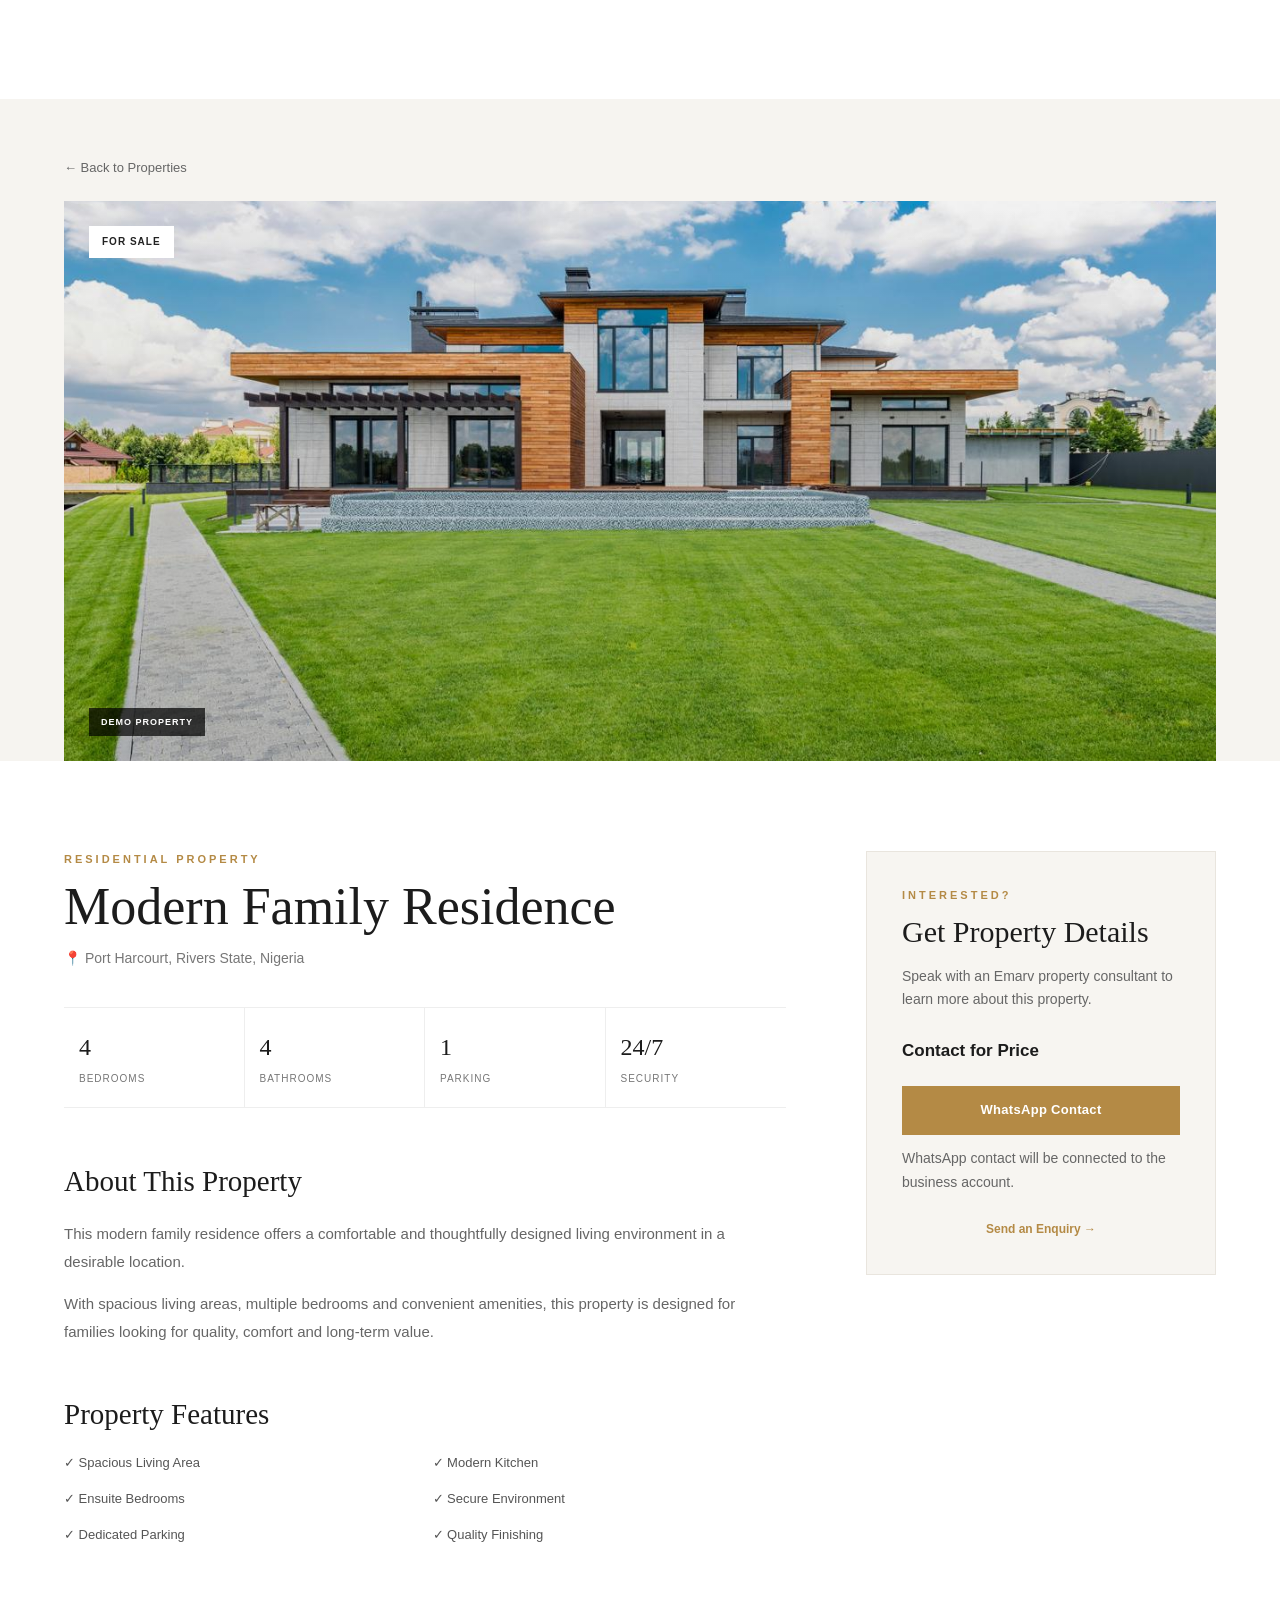
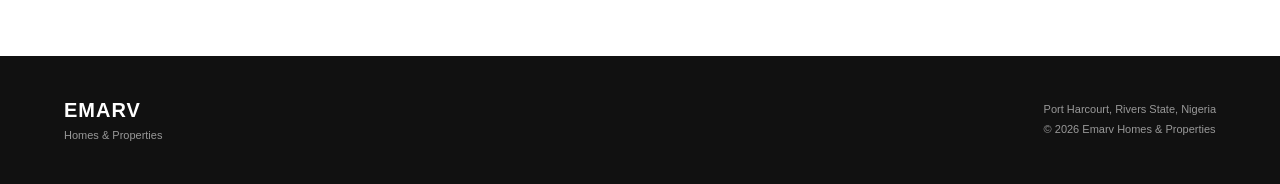
==== property.html @ 55e82791 "Create Emarv Homes demo website" ====
<!DOCTYPE html>
<html lang="en">
<head>

    <meta charset="UTF-8">

    <meta
        name="viewport"
        content="width=device-width, initial-scale=1.0"
    >

    <title>Modern Family Residence | Emarv Homes</title>

    <link rel="stylesheet" href="style.css">

</head>

<body class="property-page">


    <!-- =========================
         NAVIGATION
    ========================== -->

    <header class="navbar property-navbar">

        <div class="container nav-container">

            <a href="index.html" class="logo">

                <span class="logo-main">
                    EMARV
                </span>

                <span class="logo-sub">
                    HOMES & PROPERTIES
                </span>

            </a>


            <nav class="nav-links">

                <a href="index.html#properties">
                    Properties
                </a>

                <a href="index.html#services">
                    Services
                </a>

                <a href="index.html#about">
                    About Us
                </a>

                <a href="index.html#contact">
                    Contact
                </a>

            </nav>
            <button class="mobile-menu-button" aria-label="Open navigation menu">
    ☰
</button>


            <a
                href="#property-contact"
                class="nav-button"
            >
                Let's Talk
            </a>

        </div>

    </header>


    <!-- =========================
         PROPERTY HERO
    ========================== -->

    <section class="property-hero">

        <div class="container">

            <a
                href="index.html#properties"
                class="back-link"
            >
                ← Back to Properties
            </a>


            <div class="property-hero-image">

                <div class="property-demo-label">
                    DEMO PROPERTY
                </div>

                <div class="property-status-large">
                    FOR SALE
                </div>

            </div>

        </div>

    </section>


    <!-- =========================
         PROPERTY INFORMATION
    ========================== -->

    <section class="property-details-section">

        <div class="container property-details-layout">


            <!-- MAIN INFORMATION -->

            <div class="property-main-info">

                <p class="section-tag">
                    RESIDENTIAL PROPERTY
                </p>

                <h1>
                    Modern Family Residence
                </h1>

                <p class="property-address">
                    📍 Port Harcourt, Rivers State, Nigeria
                </p>


                <div class="property-specs">

                    <div>
                        <strong>4</strong>
                        <span>Bedrooms</span>
                    </div>

                    <div>
                        <strong>4</strong>
                        <span>Bathrooms</span>
                    </div>

                    <div>
                        <strong>1</strong>
                        <span>Parking</span>
                    </div>

                    <div>
                        <strong>24/7</strong>
                        <span>Security</span>
                    </div>

                </div>


                <h2>
                    About This Property
                </h2>

                <p>
                    This modern family residence offers a
                    comfortable and thoughtfully designed living
                    environment in a desirable location.
                </p>

                <p>
                    With spacious living areas, multiple bedrooms
                    and convenient amenities, this property is
                    designed for families looking for quality,
                    comfort and long-term value.
                </p>


                <h2>
                    Property Features
                </h2>

                <div class="features-grid">

                    <div>✓ Spacious Living Area</div>

                    <div>✓ Modern Kitchen</div>

                    <div>✓ Ensuite Bedrooms</div>

                    <div>✓ Secure Environment</div>

                    <div>✓ Dedicated Parking</div>

                    <div>✓ Quality Finishing</div>

                </div>

            </div>


            <!-- CONTACT CARD -->

            <aside
                class="property-contact-card"
                id="property-contact"
            >

                <p class="section-tag">
                    INTERESTED?
                </p>

                <h2>
                    Get Property Details
                </h2>

                <p>
                    Speak with an Emarv property consultant
                    to learn more about this property.
                </p>


                <div class="contact-price">
                    Contact for Price
                </div>


                <a
    href="#"
    class="primary-button whatsapp-button"
    onclick="return false;"
>
    WhatsApp Contact
</a>
<p class="demo-contact-note">
    WhatsApp contact will be connected to the business account.
</p>

                <a
                    href="index.html#contact"
                    class="contact-secondary"
                >
                    Send an Enquiry →
                </a>

            </aside>

        </div>

    </section>


    <!-- =========================
         FOOTER
    ========================== -->

    <footer class="footer">

        <div class="container footer-container">

            <div>

                <h3>
                    EMARV
                </h3>

                <p>
                    Homes & Properties
                </p>

            </div>


            <div>

                <p>
                    Port Harcourt, Rivers State, Nigeria
                </p>

                <p>
                    © 2026 Emarv Homes & Properties
                </p>

            </div>

        </div>

    </footer>


    <script src="script.js"></script>

</body>
</html>
---- style.css ----
/* =========================================================
   EMARV HOMES & PROPERTIES
   Demo Website Stylesheet
========================================================= */


/* =========================================================
   RESET
========================================================= */

* {
    margin: 0;
    padding: 0;
    box-sizing: border-box;
}

html {
    scroll-behavior: smooth;
}

body {
    font-family: Arial, Helvetica, sans-serif;
    color: #1c1c1c;
    background: #ffffff;
    line-height: 1.6;
}

img {
    max-width: 100%;
    display: block;
}

a {
    text-decoration: none;
    color: inherit;
}

button,
select {
    font-family: inherit;
}


/* =========================================================
   GLOBAL
========================================================= */

.container {
    width: min(1180px, 90%);
    margin: 0 auto;
}

.primary-button {
    display: inline-block;
    padding: 14px 25px;
    background: #b48a45;
    color: #ffffff;
    font-size: 13px;
    font-weight: 700;
    letter-spacing: 0.3px;
    transition: all 0.3s ease;
}

.primary-button:hover {
    background: #967137;
    transform: translateY(-2px);
}

.secondary-button {
    display: inline-block;
    padding: 13px 24px;
    border: 1px solid rgba(255, 255, 255, 0.75);
    color: #ffffff;
    font-size: 13px;
    font-weight: 600;
    transition: all 0.3s ease;
}

.secondary-button:hover {
    background: #ffffff;
    color: #111111;
    transform: translateY(-2px);
}

.section-tag {
    font-size: 11px;
    letter-spacing: 3px;
    font-weight: 700;
    color: #b48a45;
    margin-bottom: 9px;
}

.section-heading {
    display: flex;
    justify-content: space-between;
    align-items: end;
    margin-bottom: 38px;
}

.section-heading h2 {
    font-family: Georgia, "Times New Roman", serif;
    font-size: 40px;
    font-weight: 400;
    line-height: 1.15;
}

.section-heading.centered {
    display: block;
    text-align: center;
    max-width: 680px;
    margin: 0 auto 48px;
}

.section-heading.centered > p:last-child {
    margin-top: 16px;
    color: #666666;
}


/* =========================================================
   NAVIGATION
========================================================= */

.navbar {
    position: absolute;
    top: 0;
    left: 0;
    width: 100%;
    z-index: 20;
    padding: 28px 0;
}

.nav-container {
    display: flex;
    align-items: center;
    justify-content: space-between;
}

.logo {
    color: #ffffff;
    display: flex;
    flex-direction: column;
    line-height: 1;
}

.logo-main {
    font-size: 23px;
    font-weight: 800;
    letter-spacing: 2px;
}

.logo-sub {
    font-size: 8px;
    letter-spacing: 2.5px;
    margin-top: 5px;
    opacity: 0.85;
}

.nav-links {
    display: flex;
    align-items: center;
    gap: 35px;
}

.nav-links a {
    position: relative;
    color: #ffffff;
    font-size: 13px;
    transition: color 0.3s ease;
}

.nav-links a::after {
    content: "";
    position: absolute;
    width: 0;
    height: 1px;
    left: 0;
    bottom: -7px;
    background: #d6b16d;
    transition: width 0.3s ease;
}

.nav-links a:hover {
    color: #d6b16d;
}

.nav-links a:hover::after {
    width: 100%;
}

.nav-button {
    padding: 11px 21px;
    border: 1px solid rgba(255, 255, 255, 0.7);
    color: #ffffff;
    font-size: 12px;
    font-weight: 600;
    transition: all 0.3s ease;
}

.nav-button:hover {
    background: #ffffff;
    color: #111111;
}


/* =========================================================
   HERO
========================================================= */

.hero {
    min-height: 760px;
    position: relative;
    display: flex;
    align-items: center;

    background-image: url("images/hero.jpg");
    background-size: cover;
    background-position: center;
}

.hero-overlay {
    position: absolute;
    inset: 0;

    background:
        linear-gradient(
            90deg,
            rgba(0, 0, 0, 0.78) 0%,
            rgba(0, 0, 0, 0.48) 48%,
            rgba(0, 0, 0, 0.15) 100%
        );
}

.hero-content {
    position: relative;
    z-index: 2;
    color: #ffffff;
    padding-top: 80px;
}

.hero-text {
    max-width: 760px;
}

.hero-tag {
    font-size: 11px;
    letter-spacing: 3px;
    margin-bottom: 20px;
    color: #d6b16d;
    font-weight: 700;
}

.hero h1 {
    font-family: Georgia, "Times New Roman", serif;
    font-weight: 400;
    font-size: clamp(50px, 6.5vw, 82px);
    line-height: 1.02;
    letter-spacing: -2px;
    max-width: 800px;
    margin-bottom: 27px;
}

.hero-description {
    max-width: 540px;
    font-size: 16px;
    line-height: 1.8;
    color: #e6e6e6;
    margin-bottom: 35px;
}

.hero-buttons {
    display: flex;
    align-items: center;
    gap: 12px;
}

.hero-trust {
    display: flex;
    align-items: center;
    margin-top: 90px;
    gap: 25px;
}

.trust-item {
    display: flex;
    align-items: center;
    gap: 12px;
}

.trust-item strong {
    color: #d6b16d;
    font-size: 13px;
    font-weight: 500;
}

.trust-item span {
    font-size: 10px;
    line-height: 1.4;
    text-transform: uppercase;
    letter-spacing: 1px;
    color: #dddddd;
}

.trust-divider {
    height: 28px;
    width: 1px;
    background: rgba(255, 255, 255, 0.35);
}


/* =========================================================
   PROPERTY SEARCH
========================================================= */

.search-section {
    position: relative;
    margin-top: 15px;
    z-index: 5;
}

.search-box {
    background: #ffffff;
    box-shadow: 0 15px 45px rgba(0, 0, 0, 0.12);

    display: grid;
    grid-template-columns: 1fr 1fr 1fr auto;
    align-items: stretch;
}

.search-field {
    padding: 22px;
    border-right: 1px solid #e8e8e8;
}

.search-field label {
    display: block;
    font-size: 10px;
    color: #777777;
    text-transform: uppercase;
    letter-spacing: 1.5px;
    margin-bottom: 7px;
    font-weight: 700;
}

.search-field select {
    border: none;
    outline: none;
    width: 100%;
    font-size: 14px;
    color: #222222;
    background: transparent;
    cursor: pointer;
}

.search-button {
    min-height: 75px;
    border: none;
    background: #b48a45;
    color: #ffffff;
    padding: 0 32px;
    font-weight: 700;
    cursor: pointer;
    transition: background 0.3s ease;
}

.search-button:hover {
    background: #967137;
}


/* =========================================================
   FEATURED PROPERTIES
========================================================= */

.properties-section {
    padding: 105px 0;
}

.view-all {
    color: #b48a45;
    font-weight: 600;
    font-size: 13px;
    transition: color 0.3s ease;
}

.view-all:hover {
    color: #80602e;
}

.property-grid {
    display: grid;
    grid-template-columns: repeat(3, 1fr);
    gap: 25px;
}

.property-card {
    background: #ffffff;
    border: 1px solid #eeeeee;
    overflow: hidden;
    transition: all 0.3s ease;
}

.property-card:hover {
    transform: translateY(-6px);
    box-shadow: 0 18px 40px rgba(0, 0, 0, 0.09);
}

.property-image {
    height: 270px;
    position: relative;

    background-image:
        linear-gradient(
            rgba(0, 0, 0, 0.12),
            rgba(0, 0, 0, 0.2)
        ),
        url("images/property-1.jpg");

    background-size: cover;
    background-position: center;
}

.property-image-two {
    background-image:
        linear-gradient(
            rgba(0, 0, 0, 0.08),
            rgba(0, 0, 0, 0.2)
        ),
        url("images/property-2.jpg");
}

.property-image-three {
    background-image:
        linear-gradient(
            rgba(0, 0, 0, 0.08),
            rgba(0, 0, 0, 0.2)
        ),
        url("images/property-3.jpg");
}

.property-status {
    position: absolute;
    top: 15px;
    left: 15px;

    background: #ffffff;
    color: #222222;

    padding: 6px 10px;

    font-size: 9px;
    font-weight: 800;
    letter-spacing: 1px;
}

.demo-label {
    position: absolute;
    bottom: 12px;
    left: 12px;

    background: rgba(0, 0, 0, 0.65);
    color: #ffffff;

    padding: 5px 9px;

    font-size: 9px;
    letter-spacing: 0.5px;
}

.property-info {
    padding: 23px;
}

.property-location {
    font-size: 10px;
    color: #b48a45;
    margin-bottom: 7px;
    text-transform: uppercase;
    letter-spacing: 1.3px;
    font-weight: 700;
}

.property-info h3 {
    font-family: Georgia, "Times New Roman", serif;
    font-size: 23px;
    font-weight: 400;
    line-height: 1.25;
    margin-bottom: 17px;
}

.property-details {
    display: flex;
    gap: 14px;
    color: #777777;
    font-size: 11px;
    padding-bottom: 18px;
    border-bottom: 1px solid #eeeeee;
}

.property-footer {
    display: flex;
    justify-content: space-between;
    align-items: center;
    padding-top: 17px;
}

.property-footer strong {
    font-size: 13px;
}

.property-footer a {
    color: #b48a45;
    font-weight: 700;
    font-size: 12px;
    transition: color 0.3s ease;
}

.property-footer a:hover {
    color: #80602e;
}


/* =========================================================
   SERVICES
========================================================= */

.services-section {
    padding: 105px 0;
    background: #f7f5f1;
}

.services-grid {
    display: grid;
    grid-template-columns: repeat(3, 1fr);
    gap: 25px;
}

.service-card {
    background: #ffffff;
    padding: 38px 35px;
    border: 1px solid #eeeeee;
    transition: all 0.3s ease;
}

.service-card:hover {
    transform: translateY(-5px);
    box-shadow: 0 15px 35px rgba(0, 0, 0, 0.07);
}

.service-icon {
    font-size: 12px;
    color: #b48a45;
    font-weight: 700;
    letter-spacing: 1px;
    margin-bottom: 25px;
}

.service-card h3 {
    font-family: Georgia, "Times New Roman", serif;
    font-size: 24px;
    font-weight: 400;
    margin-bottom: 13px;
}

.service-card p {
    color: #666666;
    font-size: 14px;
    line-height: 1.8;
}


/* =========================================================
   ABOUT
========================================================= */

.about-section {
    padding: 110px 0;
}

.about-container {
    display: grid;
    grid-template-columns: 1fr 1fr;
    gap: 80px;
    align-items: center;
}

.about-image {
    min-height: 500px;

    background-image:
        linear-gradient(
            rgba(0, 0, 0, 0.12),
            rgba(0, 0, 0, 0.12)
        ),
        url("images/about.jpg");

    background-size: cover;
    background-position: center;

    display: flex;
    align-items: end;
}

.about-image-placeholder {
    background: #ffffff;
    margin: 25px;
    padding: 15px 20px;

    font-size: 11px;
    letter-spacing: 2px;
    font-weight: 700;
}

.about-content h2 {
    font-family: Georgia, "Times New Roman", serif;
    font-size: 45px;
    font-weight: 400;
    line-height: 1.15;
    margin-bottom: 23px;
}

.about-content p:not(.section-tag) {
    color: #666666;
    font-size: 15px;
    line-height: 1.8;
    margin-bottom: 18px;
}


/* =========================================================
   CALL TO ACTION
========================================================= */

.cta-section {
    padding: 105px 0;
    background: #1b1b1b;
    color: #ffffff;
    text-align: center;
}

.cta-content {
    max-width: 700px;
}

.cta-content h2 {
    font-family: Georgia, "Times New Roman", serif;
    font-size: 50px;
    font-weight: 400;
    line-height: 1.15;
    margin-bottom: 17px;
}

.cta-content p:not(.section-tag) {
    color: #cccccc;
    font-size: 15px;
    margin-bottom: 32px;
}


/* =========================================================
   FOOTER
========================================================= */

.footer {
    background: #111111;
    color: #ffffff;
    padding: 38px 0;
}

.footer-container {
    display: flex;
    justify-content: space-between;
    align-items: center;
}

.footer h3 {
    font-size: 20px;
    letter-spacing: 1px;
}

.footer p {
    color: #999999;
    font-size: 11px;
    line-height: 1.8;
}


/* =========================================================
   TABLET
========================================================= */

@media (max-width: 950px) {

    .nav-links {
        gap: 20px;
    }

    .hero h1 {
        font-size: 62px;
    }

    .property-grid,
    .services-grid {
        grid-template-columns: repeat(2, 1fr);
    }

    .search-box {
        grid-template-columns: 1fr 1fr;
    }

    .search-button {
        grid-column: span 2;
        min-height: 65px;
    }

    .about-container {
        gap: 45px;
    }

    .about-content h2 {
        font-size: 38px;
    }
}


/* =========================================================
   MOBILE
========================================================= */

@media (max-width: 600px) {

    .container {
        width: min(92%, 1180px);
    }


    /* NAVIGATION */

    .navbar {
        padding: 20px 0;
    }

    .nav-links {
        display: none;
    }

    .nav-button {
        padding: 9px 15px;
        font-size: 10px;
    }

    .logo-main {
        font-size: 20px;
    }

    .logo-sub {
        font-size: 7px;
    }


    /* HERO */

    .hero {
        min-height: 700px;
        background-position: center;
    }

    .hero-content {
        padding-top: 95px;
    }

    .hero-tag {
        font-size: 9px;
        letter-spacing: 2px;
        margin-bottom: 16px;
    }

    .hero h1 {
        font-size: 46px;
        letter-spacing: -1px;
        line-height: 1.04;
    }

    .hero-description {
        font-size: 14px;
        line-height: 1.7;
        max-width: 95%;
    }

    .hero-buttons {
        flex-direction: column;
        align-items: flex-start;
    }

    .primary-button,
    .secondary-button {
        padding: 13px 20px;
    }

    .hero-trust {
        margin-top: 65px;
        gap: 12px;
    }

    .trust-item {
        gap: 6px;
    }

    .trust-item strong {
        font-size: 11px;
    }

    .trust-item span {
        font-size: 7px;
        letter-spacing: 0.7px;
    }

    .trust-divider {
        height: 24px;
    }


    /* SEARCH */

    .search-section {
        margin-top: -35px;
    }

    .search-box {
        grid-template-columns: 1fr;
    }

    .search-field {
        border-right: none;
        border-bottom: 1px solid #eeeeee;
    }

    .search-button {
        grid-column: auto;
        min-height: 60px;
    }


    /* SECTIONS */

    .properties-section,
    .services-section,
    .about-section,
    .cta-section {
        padding: 80px 0;
    }

    .section-heading {
        display: block;
        margin-bottom: 30px;
    }

    .section-heading h2 {
        font-size: 34px;
    }

    .view-all {
        display: inline-block;
        margin-top: 15px;
    }


    /* PROPERTIES */

    .property-grid {
        grid-template-columns: 1fr;
    }

    .property-image {
        height: 260px;
    }


    /* SERVICES */

    .services-grid {
        grid-template-columns: 1fr;
    }


    /* ABOUT */

    .about-container {
        grid-template-columns: 1fr;
        gap: 45px;
    }

    .about-image {
        min-height: 400px;
    }

    .about-content h2 {
        font-size: 36px;
    }


    /* CTA */

    .cta-content h2 {
        font-size: 37px;
    }


    /* FOOTER */

    .footer-container {
        flex-direction: column;
        align-items: flex-start;
        gap: 20px;
    }
}
/* =========================================================
   PROPERTY DETAILS PAGE
========================================================= */

.property-page {
    background: #ffffff;
}

.property-navbar {
    position: relative;
    background: #171717;
}


/* PROPERTY HERO */

.property-hero {
    padding: 55px 0 0;
    background: #f6f4f0;
}

.back-link {
    display: inline-block;
    margin-bottom: 22px;
    color: #666666;
    font-size: 13px;
    transition: color 0.3s ease;
}

.back-link:hover {
    color: #b48a45;
}

.property-hero-image {
    height: 560px;

    position: relative;

    background-image:
        linear-gradient(
            rgba(0, 0, 0, 0.05),
            rgba(0, 0, 0, 0.18)
        ),
        url("images/property-1.jpg");

    background-size: cover;
    background-position: center;
}

.property-demo-label {
    position: absolute;
    left: 25px;
    bottom: 25px;

    padding: 7px 12px;

    background: rgba(0, 0, 0, 0.7);
    color: #ffffff;

    font-size: 9px;
    letter-spacing: 1px;
    font-weight: 700;
}

.property-status-large {
    position: absolute;
    top: 25px;
    left: 25px;

    background: #ffffff;
    color: #222222;

    padding: 8px 13px;

    font-size: 10px;
    font-weight: 800;
    letter-spacing: 1px;
}


/* PROPERTY INFORMATION */

.property-details-section {
    padding: 90px 0 110px;
}

.property-details-layout {
    display: grid;
    grid-template-columns: minmax(0, 1fr) 350px;
    gap: 80px;
    align-items: start;
}

.property-main-info h1 {
    font-family: Georgia, "Times New Roman", serif;
    font-size: 52px;
    font-weight: 400;
    line-height: 1.1;
    margin-bottom: 12px;
}

.property-address {
    color: #777777;
    font-size: 14px;
    margin-bottom: 38px;
}

.property-specs {
    display: grid;
    grid-template-columns: repeat(4, 1fr);

    border-top: 1px solid #eeeeee;
    border-bottom: 1px solid #eeeeee;

    margin-bottom: 50px;
}

.property-specs div {
    padding: 20px 15px;
    border-right: 1px solid #eeeeee;
}

.property-specs div:last-child {
    border-right: none;
}

.property-specs strong {
    display: block;
    font-family: Georgia, "Times New Roman", serif;
    font-size: 24px;
    font-weight: 400;
}

.property-specs span {
    display: block;
    color: #777777;
    font-size: 10px;
    text-transform: uppercase;
    letter-spacing: 1px;
    margin-top: 4px;
}

.property-main-info h2 {
    font-family: Georgia, "Times New Roman", serif;
    font-size: 29px;
    font-weight: 400;
    margin-bottom: 16px;
    margin-top: 45px;
}

.property-main-info > p:not(.section-tag):not(.property-address) {
    color: #666666;
    font-size: 15px;
    line-height: 1.85;
    margin-bottom: 15px;
}


/* FEATURES */

.features-grid {
    display: grid;
    grid-template-columns: 1fr 1fr;
    gap: 15px;

    color: #555555;
    font-size: 13px;
}


/* CONTACT CARD */

.property-contact-card {
    position: sticky;
    top: 30px;

    padding: 35px;

    background: #f7f5f1;
    border: 1px solid #e9e5de;
}

.property-contact-card h2 {
    font-family: Georgia, "Times New Roman", serif;
    font-size: 30px;
    font-weight: 400;
    line-height: 1.2;
    margin-bottom: 15px;
}

.property-contact-card > p:not(.section-tag) {
    color: #666666;
    font-size: 14px;
    line-height: 1.7;
    margin-bottom: 25px;
}

.contact-price {
    font-size: 17px;
    font-weight: 700;
    margin-bottom: 22px;
}

.whatsapp-button {
    width: 100%;
    text-align: center;
}

.contact-secondary {
    display: block;
    text-align: center;
    margin-top: 18px;
    color: #b48a45;
    font-size: 12px;
    font-weight: 700;
}


/* PROPERTY PAGE MOBILE */

@media (max-width: 700px) {

    .property-hero {
        padding-top: 30px;
    }

    .property-hero-image {
        height: 390px;
    }

    .property-details-section {
        padding: 65px 0 80px;
    }

    .property-details-layout {
        grid-template-columns: 1fr;
        gap: 50px;
    }

    .property-main-info h1 {
        font-size: 39px;
    }

    .property-specs {
        grid-template-columns: 1fr 1fr;
    }

    .property-specs div:nth-child(2) {
        border-right: none;
    }

    .property-specs div:nth-child(3),
    .property-specs div:nth-child(4) {
        border-top: 1px solid #eeeeee;
    }

    .features-grid {
        grid-template-columns: 1fr;
    }

    .property-contact-card {
        position: static;
    }

}
/* =========================================================
   MOBILE MENU
========================================================= */

.mobile-menu-button {
    display: none;

    background: transparent;
    border: none;

    color: #ffffff;

    font-size: 27px;
    line-height: 1;

    cursor: pointer;

    padding: 5px;
}


/* Mobile navigation */

@media (max-width: 600px) {

    .mobile-menu-button {
        display: block;
        margin-left: auto;
        margin-right: 12px;
    }

    .nav-container {
        position: relative;
    }

    .nav-links.mobile-open {
        display: flex;

        position: absolute;

        top: 65px;
        left: 0;
        right: 0;

        flex-direction: column;

        gap: 0;

        background: rgba(20, 20, 20, 0.98);

        padding: 10px 0;

        box-shadow: 0 10px 25px rgba(0, 0, 0, 0.2);
    }

    .nav-links.mobile-open a {
        display: block;

        padding: 14px 20px;

        width: 100%;
    }

    .nav-links.mobile-open a:hover {
        background: rgba(255, 255, 255, 0.06);
    }

}
/* =========================================================
   CONTACT SECTION
========================================================= */

.contact-section {
    padding: 110px 0;
    background: #1b1b1b;
    color: #ffffff;
}

.contact-header {
    max-width: 650px;
    margin-bottom: 65px;
}

.contact-header h2 {
    font-family: Georgia, "Times New Roman", serif;
    font-size: 56px;
    font-weight: 400;
    line-height: 1.1;
    margin-bottom: 20px;
}

.contact-header > p:not(.section-tag) {
    color: #bbbbbb;
    font-size: 15px;
    line-height: 1.8;
}

.contact-layout {
    display: grid;
    grid-template-columns: 0.8fr 1.2fr;
    gap: 90px;
    align-items: start;
}


/* CONTACT INFORMATION */

.contact-information {
    display: flex;
    flex-direction: column;
    gap: 32px;
}

.contact-item {
    padding-bottom: 25px;
    border-bottom: 1px solid rgba(255, 255, 255, 0.12);
}

.contact-label {
    display: block;
    color: #b48a45;
    font-size: 9px;
    letter-spacing: 2px;
    font-weight: 700;
    margin-bottom: 8px;
}

.contact-item a {
    color: #ffffff;
    font-size: 14px;
    transition: color 0.3s ease;
}

.contact-item a:hover {
    color: #d6b16d;
}

.contact-item p {
    color: #cccccc;
    font-size: 14px;
    line-height: 1.6;
}


/* CONTACT FORM */

.contact-form {
    background: #ffffff;
    padding: 40px;
    color: #222222;
}

.form-row {
    display: grid;
    grid-template-columns: 1fr 1fr;
    gap: 18px;
}

.form-group {
    margin-bottom: 20px;
}

.form-group label {
    display: block;
    font-size: 10px;
    font-weight: 700;
    text-transform: uppercase;
    letter-spacing: 1.2px;
    margin-bottom: 8px;
    color: #555555;
}

.form-group input,
.form-group select,
.form-group textarea {
    width: 100%;
    border: 1px solid #dddddd;
    padding: 13px 14px;
    font-family: inherit;
    font-size: 13px;
    outline: none;
    background: #ffffff;
    transition: border-color 0.3s ease;
}

.form-group input:focus,
.form-group select:focus,
.form-group textarea:focus {
    border-color: #b48a45;
}

.form-group textarea {
    resize: vertical;
}

.contact-form .primary-button {
    border: none;
    cursor: pointer;
}

.form-note {
    margin-top: 15px;
    font-size: 12px;
    color: #777777;
}


/* CONTACT MOBILE */

@media (max-width: 700px) {

    .contact-section {
        padding: 80px 0;
    }

    .contact-header h2 {
        font-size: 40px;
    }

    .contact-layout {
        grid-template-columns: 1fr;
        gap: 50px;
    }

    .contact-form {
        padding: 25px;
    }

    .form-row {
        grid-template-columns: 1fr;
        gap: 0;
    }

}
.placeholder-contact {
    color: #999999;
    font-size: 14px;
    font-style: italic;
}

.demo-contact-note {
    margin-top: 12px;
    color: #888888;
    font-size: 11px;
    line-height: 1.5;
}
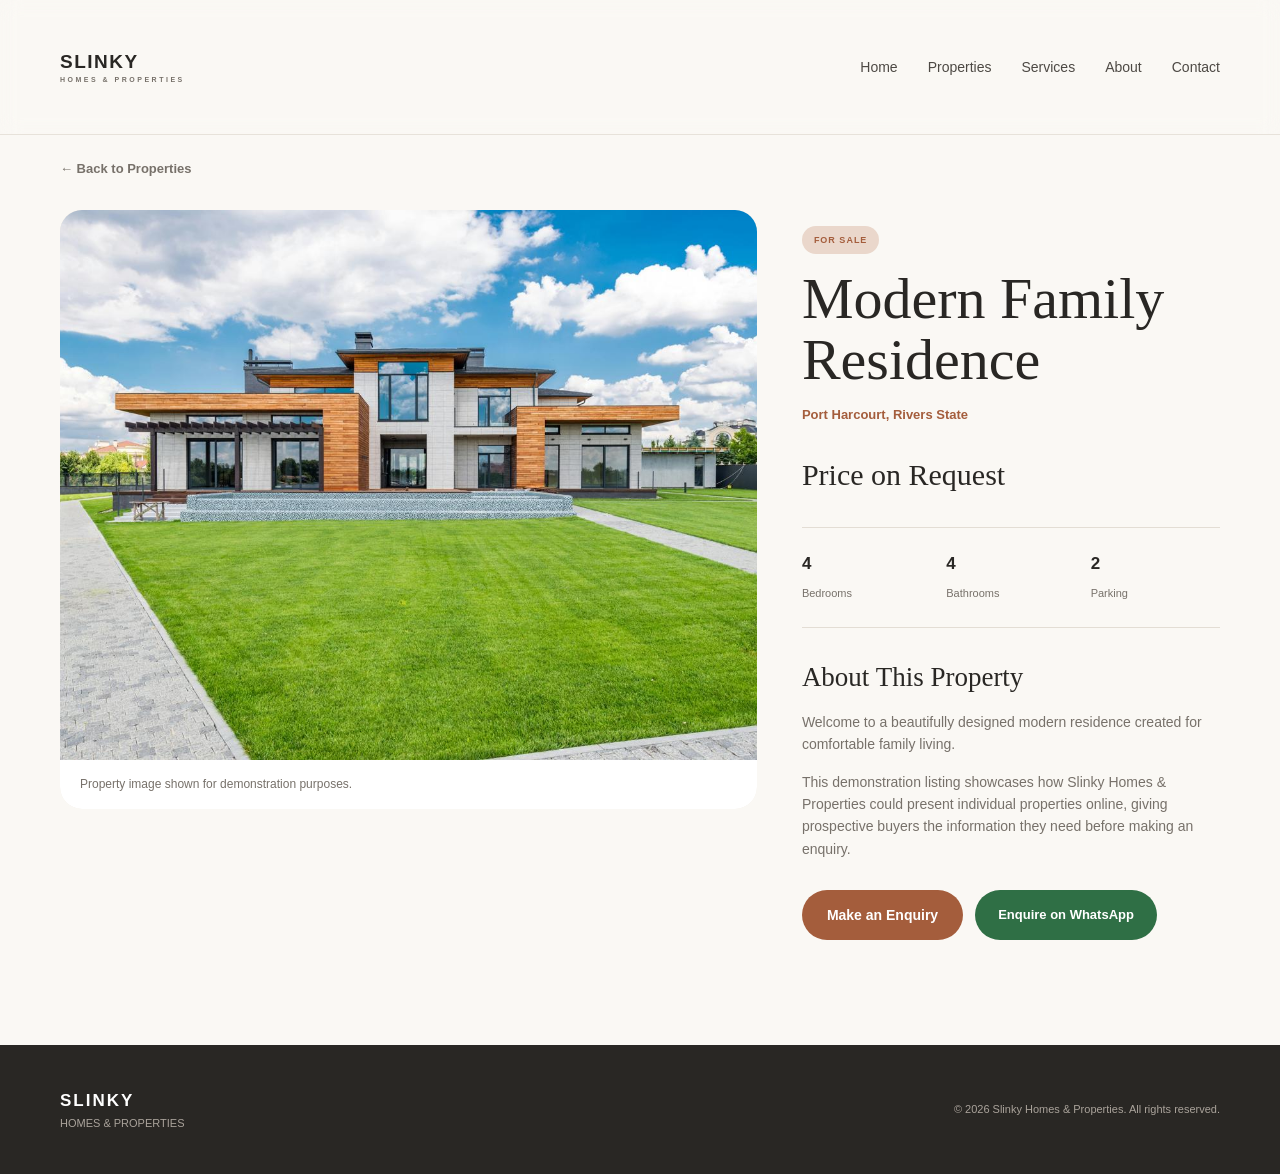
==== commit bd80f483: "Redesign Slinky demo and update property page" ====
--- a/property.html
+++ b/property.html
@@ -1,5 +1,6 @@
 <!DOCTYPE html>
 <html lang="en">
+
 <head>
 
     <meta charset="UTF-8">
@@ -9,37 +10,272 @@
         content="width=device-width, initial-scale=1.0"
     >
 
-    <title>Modern Family Residence | Emarv Homes</title>
+    <title>Modern Family Residence | Slinky Homes</title>
+
+    <meta
+        name="description"
+        content="Explore this modern family residence from Slinky Homes & Properties."
+    >
 
     <link rel="stylesheet" href="style.css">
 
+    <style>
+
+        /* =========================
+           PROPERTY PAGE
+        ========================== */
+
+        .property-page {
+    padding: 155px 0 90px;
+}
+
+
+        .property-back {
+    position: relative;
+    z-index: 5;
+    display: inline-flex;
+    align-items: center;
+    gap: 8px;
+    margin-bottom: 30px;
+    color: var(--muted);
+    font-size: 13px;
+    font-weight: 700;
+    transition: 0.3s ease;
+}
+
+
+        .property-back:hover {
+            color: var(--accent);
+        }
+
+
+        .property-detail {
+            display: grid;
+            grid-template-columns: 1.25fr 0.75fr;
+            gap: 45px;
+            align-items: start;
+        }
+
+
+        .property-gallery {
+            overflow: hidden;
+            border-radius: 22px;
+            background: var(--beige);
+        }
+
+
+        .property-gallery-main {
+            height: 550px;
+            overflow: hidden;
+        }
+
+
+        .property-gallery-main img {
+            width: 100%;
+            height: 100%;
+            object-fit: cover;
+        }
+
+
+        .property-gallery-caption {
+            padding: 15px 20px;
+            background: var(--white);
+            color: var(--muted);
+            font-size: 12px;
+        }
+
+
+        .property-info {
+            padding: 15px 0;
+        }
+
+
+        .property-info .property-tag {
+            position: static;
+            display: inline-block;
+            margin-bottom: 15px;
+            background: #ead7cb;
+            color: var(--accent);
+        }
+
+
+        .property-info h1 {
+            font-family: Georgia, "Times New Roman", serif;
+            font-size: clamp(38px, 5vw, 58px);
+            line-height: 1.05;
+            font-weight: 500;
+            margin-bottom: 14px;
+        }
+
+
+        .property-detail-location {
+            color: var(--accent);
+            font-size: 13px;
+            font-weight: 700;
+            margin-bottom: 25px;
+        }
+
+
+        .property-price {
+            margin-bottom: 28px;
+            font-family: Georgia, "Times New Roman", serif;
+            font-size: 30px;
+        }
+
+
+        .property-summary {
+            padding: 22px 0;
+            border-top: 1px solid var(--border);
+            border-bottom: 1px solid var(--border);
+        }
+
+
+        .property-summary-grid {
+            display: grid;
+            grid-template-columns: repeat(3, 1fr);
+            gap: 15px;
+        }
+
+
+        .property-summary-item strong {
+            display: block;
+            font-size: 17px;
+            margin-bottom: 2px;
+        }
+
+
+        .property-summary-item span {
+            color: var(--muted);
+            font-size: 11px;
+        }
+
+
+        .property-description-full {
+            margin-top: 28px;
+        }
+
+
+        .property-description-full h2 {
+            margin-bottom: 12px;
+            font-family: Georgia, "Times New Roman", serif;
+            font-size: 27px;
+            font-weight: 500;
+        }
+
+
+        .property-description-full p {
+            color: var(--muted);
+            font-size: 14px;
+            margin-bottom: 15px;
+        }
+
+
+        .property-actions {
+            display: flex;
+            flex-wrap: wrap;
+            gap: 12px;
+            margin-top: 30px;
+        }
+
+
+        .whatsapp-button {
+            display: inline-flex;
+            align-items: center;
+            justify-content: center;
+            padding: 14px 23px;
+            border-radius: 50px;
+            background: #2f6f45;
+            color: white;
+            font-size: 13px;
+            font-weight: 700;
+            transition: 0.3s ease;
+        }
+
+
+        .whatsapp-button:hover {
+            transform: translateY(-2px);
+            opacity: 0.9;
+        }
+
+
+        /* =========================
+           RESPONSIVE
+        ========================== */
+
+        @media (max-width: 900px) {
+
+            .property-detail {
+                grid-template-columns: 1fr;
+            }
+
+
+            .property-gallery-main {
+                height: 480px;
+            }
+
+
+            .property-info {
+                padding: 0;
+            }
+
+        }
+
+
+        @media (max-width: 600px) {
+
+            .property-page {
+                padding: 105px 0 65px;
+            }
+
+
+            .property-gallery-main {
+                height: 330px;
+            }
+
+
+            .property-summary-grid {
+                grid-template-columns: repeat(3, 1fr);
+            }
+
+
+            .property-actions {
+                flex-direction: column;
+            }
+
+
+            .property-actions a {
+                width: 100%;
+            }
+
+        }
+
+    </style>
+
 </head>
 
-<body class="property-page">
+
+<body>
 
 
     <!-- =========================
          NAVIGATION
     ========================== -->
 
-    <header class="navbar property-navbar">
+    <header class="navbar">
 
         <div class="container nav-container">
 
             <a href="index.html" class="logo">
-
-                <span class="logo-main">
-                    EMARV
-                </span>
-
-                <span class="logo-sub">
-                    HOMES & PROPERTIES
-                </span>
-
+                SLINKY
+                <span>HOMES & PROPERTIES</span>
             </a>
 
 
             <nav class="nav-links">
+
+                <a href="index.html">
+                    Home
+                </a>
 
                 <a href="index.html#properties">
                     Properties
@@ -50,7 +286,7 @@
                 </a>
 
                 <a href="index.html#about">
-                    About Us
+                    About
                 </a>
 
                 <a href="index.html#contact">
@@ -58,197 +294,192 @@
                 </a>
 
             </nav>
-            <button class="mobile-menu-button" aria-label="Open navigation menu">
-    ☰
-</button>
-
-
-            <a
-                href="#property-contact"
-                class="nav-button"
+
+
+            <button
+                class="mobile-menu-button"
+                aria-label="Open navigation menu"
             >
-                Let's Talk
-            </a>
+                ☰
+            </button>
 
         </div>
 
     </header>
 
 
+
     <!-- =========================
-         PROPERTY HERO
+         PROPERTY
     ========================== -->
 
-    <section class="property-hero">
-
-        <div class="container">
-
-            <a
-                href="index.html#properties"
-                class="back-link"
-            >
-                ← Back to Properties
-            </a>
-
-
-            <div class="property-hero-image">
-
-                <div class="property-demo-label">
-                    DEMO PROPERTY
+    <main>
+
+        <section class="property-page">
+
+            <div class="container">
+
+
+                <a
+                    href="index.html#properties"
+                    class="property-back"
+                >
+                    ← Back to Properties
+                </a>
+
+
+                <div class="property-detail">
+
+
+                    <!-- IMAGE -->
+
+                    <div class="property-gallery">
+
+                        <div class="property-gallery-main">
+
+                            <img
+                                src="images/property-1.jpg"
+                                alt="Modern family residence"
+                            >
+
+                        </div>
+
+
+                        <div class="property-gallery-caption">
+                            Property image shown for demonstration purposes.
+                        </div>
+
+                    </div>
+
+
+
+                    <!-- INFORMATION -->
+
+                    <div class="property-info">
+
+                        <span class="property-tag">
+                            FOR SALE
+                        </span>
+
+
+                        <h1>
+                            Modern Family Residence
+                        </h1>
+
+
+                        <p class="property-detail-location">
+                            Port Harcourt, Rivers State
+                        </p>
+
+
+                        <div class="property-price">
+                            Price on Request
+                        </div>
+
+
+                        <div class="property-summary">
+
+                            <div class="property-summary-grid">
+
+                                <div class="property-summary-item">
+
+                                    <strong>
+                                        4
+                                    </strong>
+
+                                    <span>
+                                        Bedrooms
+                                    </span>
+
+                                </div>
+
+
+                                <div class="property-summary-item">
+
+                                    <strong>
+                                        4
+                                    </strong>
+
+                                    <span>
+                                        Bathrooms
+                                    </span>
+
+                                </div>
+
+
+                                <div class="property-summary-item">
+
+                                    <strong>
+                                        2
+                                    </strong>
+
+                                    <span>
+                                        Parking
+                                    </span>
+
+                                </div>
+
+                            </div>
+
+                        </div>
+
+
+                        <div class="property-description-full">
+
+                            <h2>
+                                About This Property
+                            </h2>
+
+
+                            <p>
+                                Welcome to a beautifully designed modern
+                                residence created for comfortable family
+                                living.
+                            </p>
+
+
+                            <p>
+                                This demonstration listing showcases how
+                                Slinky Homes & Properties could present
+                                individual properties online, giving
+                                prospective buyers the information they
+                                need before making an enquiry.
+                            </p>
+
+                        </div>
+
+
+                        <div class="property-actions">
+
+                            <a
+                                href="index.html#contact"
+                                class="primary-button"
+                            >
+                                Make an Enquiry
+                            </a>
+
+
+                            <a
+                                href="https://wa.me/2340000000000?text=Hello%20Slinky%20Homes%2C%20I'm%20interested%20in%20the%20Modern%20Family%20Residence."
+                                class="whatsapp-button"
+                                target="_blank"
+                                rel="noopener"
+                            >
+                                Enquire on WhatsApp
+                            </a>
+
+                        </div>
+
+                    </div>
+
                 </div>
 
-                <div class="property-status-large">
-                    FOR SALE
-                </div>
-
             </div>
 
-        </div>
-
-    </section>
-
-
-    <!-- =========================
-         PROPERTY INFORMATION
-    ========================== -->
-
-    <section class="property-details-section">
-
-        <div class="container property-details-layout">
-
-
-            <!-- MAIN INFORMATION -->
-
-            <div class="property-main-info">
-
-                <p class="section-tag">
-                    RESIDENTIAL PROPERTY
-                </p>
-
-                <h1>
-                    Modern Family Residence
-                </h1>
-
-                <p class="property-address">
-                    📍 Port Harcourt, Rivers State, Nigeria
-                </p>
-
-
-                <div class="property-specs">
-
-                    <div>
-                        <strong>4</strong>
-                        <span>Bedrooms</span>
-                    </div>
-
-                    <div>
-                        <strong>4</strong>
-                        <span>Bathrooms</span>
-                    </div>
-
-                    <div>
-                        <strong>1</strong>
-                        <span>Parking</span>
-                    </div>
-
-                    <div>
-                        <strong>24/7</strong>
-                        <span>Security</span>
-                    </div>
-
-                </div>
-
-
-                <h2>
-                    About This Property
-                </h2>
-
-                <p>
-                    This modern family residence offers a
-                    comfortable and thoughtfully designed living
-                    environment in a desirable location.
-                </p>
-
-                <p>
-                    With spacious living areas, multiple bedrooms
-                    and convenient amenities, this property is
-                    designed for families looking for quality,
-                    comfort and long-term value.
-                </p>
-
-
-                <h2>
-                    Property Features
-                </h2>
-
-                <div class="features-grid">
-
-                    <div>✓ Spacious Living Area</div>
-
-                    <div>✓ Modern Kitchen</div>
-
-                    <div>✓ Ensuite Bedrooms</div>
-
-                    <div>✓ Secure Environment</div>
-
-                    <div>✓ Dedicated Parking</div>
-
-                    <div>✓ Quality Finishing</div>
-
-                </div>
-
-            </div>
-
-
-            <!-- CONTACT CARD -->
-
-            <aside
-                class="property-contact-card"
-                id="property-contact"
-            >
-
-                <p class="section-tag">
-                    INTERESTED?
-                </p>
-
-                <h2>
-                    Get Property Details
-                </h2>
-
-                <p>
-                    Speak with an Emarv property consultant
-                    to learn more about this property.
-                </p>
-
-
-                <div class="contact-price">
-                    Contact for Price
-                </div>
-
-
-                <a
-    href="#"
-    class="primary-button whatsapp-button"
-    onclick="return false;"
->
-    WhatsApp Contact
-</a>
-<p class="demo-contact-note">
-    WhatsApp contact will be connected to the business account.
-</p>
-
-                <a
-                    href="index.html#contact"
-                    class="contact-secondary"
-                >
-                    Send an Enquiry →
-                </a>
-
-            </aside>
-
-        </div>
-
-    </section>
+        </section>
+
+    </main>
+
 
 
     <!-- =========================
@@ -257,32 +488,25 @@
 
     <footer class="footer">
 
-        <div class="container footer-container">
+        <div class="container footer-content">
 
             <div>
 
                 <h3>
-                    EMARV
+                    SLINKY
                 </h3>
 
                 <p>
-                    Homes & Properties
+                    HOMES & PROPERTIES
                 </p>
 
             </div>
 
 
-            <div>
-
-                <p>
-                    Port Harcourt, Rivers State, Nigeria
-                </p>
-
-                <p>
-                    © 2026 Emarv Homes & Properties
-                </p>
-
-            </div>
+            <p>
+                © 2026 Slinky Homes & Properties.
+                All rights reserved.
+            </p>
 
         </div>
 
@@ -292,4 +516,5 @@
     <script src="script.js"></script>
 
 </body>
+
 </html>
--- a/style.css
+++ b/style.css
@@ -1,12 +1,12 @@
 /* =========================================================
-   EMARV HOMES & PROPERTIES
-   Demo Website Stylesheet
+   SLINKY HOMES & PROPERTIES
+   Modern Warm Real Estate Theme
 ========================================================= */
 
 
-/* =========================================================
+/* =========================
    RESET
-========================================================= */
+========================= */
 
 * {
     margin: 0;
@@ -20,371 +20,338 @@
 
 body {
     font-family: Arial, Helvetica, sans-serif;
-    color: #1c1c1c;
-    background: #ffffff;
+    background: #faf8f4;
+    color: #292724;
     line-height: 1.6;
 }
 
 img {
-    max-width: 100%;
+    width: 100%;
     display: block;
 }
 
 a {
+    color: inherit;
     text-decoration: none;
-    color: inherit;
 }
 
 button,
-select {
-    font-family: inherit;
-}
-
-
-/* =========================================================
+input,
+select,
+textarea {
+    font: inherit;
+}
+
+
+/* =========================
+   VARIABLES
+========================= */
+
+:root {
+    --dark: #292724;
+    --muted: #77716a;
+    --cream: #faf8f4;
+    --white: #ffffff;
+    --beige: #eee7dc;
+    --sand: #e4d6c3;
+    --accent: #a45d3c;
+    --accent-dark: #85462d;
+    --border: #e3ddd4;
+    --shadow: 0 18px 45px rgba(41, 39, 36, 0.09);
+}
+
+
+/* =========================
    GLOBAL
-========================================================= */
+========================= */
 
 .container {
-    width: min(1180px, 90%);
+    width: min(1160px, 92%);
     margin: 0 auto;
 }
 
+.eyebrow {
+    color: var(--accent);
+    font-size: 11px;
+    font-weight: 700;
+    letter-spacing: 2px;
+    text-transform: uppercase;
+    margin-bottom: 12px;
+}
+
+.section-heading {
+    max-width: 700px;
+    margin: 0 auto 50px;
+    text-align: center;
+}
+
+.section-heading h2 {
+    font-family: Georgia, "Times New Roman", serif;
+    font-size: clamp(34px, 5vw, 50px);
+    line-height: 1.1;
+    font-weight: 500;
+    margin-bottom: 17px;
+}
+
+.section-heading p {
+    color: var(--muted);
+}
+
+
+/* =========================
+   BUTTONS
+========================= */
+
 .primary-button {
-    display: inline-block;
+    display: inline-flex;
+    align-items: center;
+    justify-content: center;
     padding: 14px 25px;
-    background: #b48a45;
-    color: #ffffff;
+    border: none;
+    border-radius: 50px;
+    background: var(--accent);
+    color: var(--white);
+    font-size: 14px;
+    font-weight: 700;
+    cursor: pointer;
+    transition: 0.3s ease;
+}
+
+.primary-button:hover {
+    background: var(--accent-dark);
+    transform: translateY(-2px);
+}
+
+.secondary-button {
+    display: inline-flex;
+    align-items: center;
+    justify-content: center;
+    padding: 10px 18px;
+    border: 1px solid var(--border);
+    border-radius: 50px;
+    background: transparent;
+    color: var(--dark);
     font-size: 13px;
     font-weight: 700;
-    letter-spacing: 0.3px;
-    transition: all 0.3s ease;
-}
-
-.primary-button:hover {
-    background: #967137;
-    transform: translateY(-2px);
-}
-
-.secondary-button {
-    display: inline-block;
-    padding: 13px 24px;
-    border: 1px solid rgba(255, 255, 255, 0.75);
-    color: #ffffff;
-    font-size: 13px;
-    font-weight: 600;
-    transition: all 0.3s ease;
+    transition: 0.3s ease;
 }
 
 .secondary-button:hover {
-    background: #ffffff;
-    color: #111111;
-    transform: translateY(-2px);
-}
-
-.section-tag {
-    font-size: 11px;
-    letter-spacing: 3px;
-    font-weight: 700;
-    color: #b48a45;
-    margin-bottom: 9px;
-}
-
-.section-heading {
-    display: flex;
-    justify-content: space-between;
-    align-items: end;
-    margin-bottom: 38px;
-}
-
-.section-heading h2 {
-    font-family: Georgia, "Times New Roman", serif;
-    font-size: 40px;
-    font-weight: 400;
-    line-height: 1.15;
-}
-
-.section-heading.centered {
-    display: block;
-    text-align: center;
-    max-width: 680px;
-    margin: 0 auto 48px;
-}
-
-.section-heading.centered > p:last-child {
-    margin-top: 16px;
-    color: #666666;
-}
-
-
-/* =========================================================
+    background: var(--dark);
+    border-color: var(--dark);
+    color: var(--white);
+}
+
+
+/* =========================
    NAVIGATION
-========================================================= */
+========================= */
 
 .navbar {
-    position: absolute;
+    position: fixed;
     top: 0;
     left: 0;
     width: 100%;
-    z-index: 20;
-    padding: 28px 0;
+    z-index: 100;
+    background: rgba(255, 255, 255, 0.95);
+    border-bottom: 1px solid rgba(227, 221, 212, 0.8);
+    backdrop-filter: blur(10px);
 }
 
 .nav-container {
+    min-height: 78px;
     display: flex;
     align-items: center;
     justify-content: space-between;
 }
 
 .logo {
-    color: #ffffff;
-    display: flex;
-    flex-direction: column;
+    color: var(--dark);
+    font-size: 19px;
+    font-weight: 800;
+    letter-spacing: 1.5px;
     line-height: 1;
 }
 
-.logo-main {
-    font-size: 23px;
-    font-weight: 800;
-    letter-spacing: 2px;
-}
-
-.logo-sub {
-    font-size: 8px;
+.logo span {
+    display: block;
+    margin-top: 5px;
+    color: var(--muted);
+    font-size: 7px;
     letter-spacing: 2.5px;
-    margin-top: 5px;
-    opacity: 0.85;
 }
 
 .nav-links {
     display: flex;
     align-items: center;
-    gap: 35px;
+    gap: 30px;
+    font-size: 14px;
+    color: #4d4944;
 }
 
 .nav-links a {
+    transition: 0.25s ease;
+}
+
+.nav-links a:hover {
+    color: var(--accent);
+}
+
+.mobile-menu-button {
+    display: none;
+    border: none;
+    background: transparent;
+    color: var(--dark);
+    font-size: 25px;
+    cursor: pointer;
+}
+
+
+/* =========================
+   HERO
+========================= */
+
+.hero {
     position: relative;
-    color: #ffffff;
-    font-size: 13px;
-    transition: color 0.3s ease;
-}
-
-.nav-links a::after {
-    content: "";
-    position: absolute;
-    width: 0;
-    height: 1px;
-    left: 0;
-    bottom: -7px;
-    background: #d6b16d;
-    transition: width 0.3s ease;
-}
-
-.nav-links a:hover {
-    color: #d6b16d;
-}
-
-.nav-links a:hover::after {
-    width: 100%;
-}
-
-.nav-button {
-    padding: 11px 21px;
-    border: 1px solid rgba(255, 255, 255, 0.7);
-    color: #ffffff;
-    font-size: 12px;
-    font-weight: 600;
-    transition: all 0.3s ease;
-}
-
-.nav-button:hover {
-    background: #ffffff;
-    color: #111111;
-}
-
-
-/* =========================================================
-   HERO
-========================================================= */
-
-.hero {
-    min-height: 760px;
-    position: relative;
+    min-height: 690px;
     display: flex;
     align-items: center;
-
+    padding-top: 78px;
     background-image: url("images/hero.jpg");
     background-size: cover;
     background-position: center;
+    overflow: hidden;
 }
 
 .hero-overlay {
     position: absolute;
     inset: 0;
-
-    background:
-        linear-gradient(
-            90deg,
-            rgba(0, 0, 0, 0.78) 0%,
-            rgba(0, 0, 0, 0.48) 48%,
-            rgba(0, 0, 0, 0.15) 100%
-        );
+    background: linear-gradient(
+        90deg,
+        rgba(25, 22, 19, 0.78),
+        rgba(25, 22, 19, 0.48),
+        rgba(25, 22, 19, 0.25)
+    );
 }
 
 .hero-content {
     position: relative;
     z-index: 2;
-    color: #ffffff;
-    padding-top: 80px;
+    max-width: 760px;
+    color: var(--white);
+}
+
+.hero-content .eyebrow {
+    color: #f0c7b1;
+}
+
+.hero h1 {
+    max-width: 720px;
+    font-family: Georgia, "Times New Roman", serif;
+    font-size: clamp(50px, 7vw, 78px);
+    line-height: 1.02;
+    font-weight: 500;
+    margin-bottom: 25px;
+}
+
+.hero h1 span {
+    display: block;
+    color: #f4c9ae;
 }
 
 .hero-text {
-    max-width: 760px;
-}
-
-.hero-tag {
-    font-size: 11px;
-    letter-spacing: 3px;
-    margin-bottom: 20px;
-    color: #d6b16d;
-    font-weight: 700;
-}
-
-.hero h1 {
-    font-family: Georgia, "Times New Roman", serif;
-    font-weight: 400;
-    font-size: clamp(50px, 6.5vw, 82px);
-    line-height: 1.02;
-    letter-spacing: -2px;
-    max-width: 800px;
-    margin-bottom: 27px;
-}
-
-.hero-description {
-    max-width: 540px;
-    font-size: 16px;
-    line-height: 1.8;
-    color: #e6e6e6;
-    margin-bottom: 35px;
-}
-
-.hero-buttons {
-    display: flex;
-    align-items: center;
-    gap: 12px;
-}
-
-.hero-trust {
-    display: flex;
-    align-items: center;
-    margin-top: 90px;
-    gap: 25px;
-}
-
-.trust-item {
-    display: flex;
-    align-items: center;
-    gap: 12px;
-}
-
-.trust-item strong {
-    color: #d6b16d;
-    font-size: 13px;
-    font-weight: 500;
-}
-
-.trust-item span {
-    font-size: 10px;
-    line-height: 1.4;
-    text-transform: uppercase;
-    letter-spacing: 1px;
-    color: #dddddd;
-}
-
-.trust-divider {
-    height: 28px;
-    width: 1px;
-    background: rgba(255, 255, 255, 0.35);
-}
-
-
-/* =========================================================
-   PROPERTY SEARCH
-========================================================= */
+    max-width: 560px;
+    margin-bottom: 32px;
+    color: rgba(255, 255, 255, 0.88);
+    font-size: 17px;
+}
+
+.hero .primary-button {
+    background: var(--white);
+    color: var(--dark);
+}
+
+.hero .primary-button:hover {
+    background: #f2eee8;
+}
+
+
+/* =========================
+   SEARCH
+========================= */
 
 .search-section {
     position: relative;
-    margin-top: 15px;
-    z-index: 5;
+    z-index: 10;
+    margin-top: -42px;
 }
 
 .search-box {
-    background: #ffffff;
-    box-shadow: 0 15px 45px rgba(0, 0, 0, 0.12);
-
     display: grid;
     grid-template-columns: 1fr 1fr 1fr auto;
-    align-items: stretch;
+    align-items: center;
+    gap: 0;
+    padding: 12px;
+    background: var(--white);
+    border: 1px solid var(--border);
+    border-radius: 18px;
+    box-shadow: var(--shadow);
 }
 
 .search-field {
-    padding: 22px;
-    border-right: 1px solid #e8e8e8;
+    min-height: 54px;
+    padding: 8px 20px;
+    border-right: 1px solid var(--border);
+}
+
+.search-field:first-child {
+    padding-left: 14px;
 }
 
 .search-field label {
     display: block;
+    color: var(--muted);
     font-size: 10px;
-    color: #777777;
+    font-weight: 700;
+    letter-spacing: 1px;
     text-transform: uppercase;
-    letter-spacing: 1.5px;
-    margin-bottom: 7px;
-    font-weight: 700;
+    margin-bottom: 4px;
 }
 
 .search-field select {
+    width: 100%;
     border: none;
     outline: none;
-    width: 100%;
+    background: transparent;
+    color: var(--dark);
     font-size: 14px;
-    color: #222222;
-    background: transparent;
     cursor: pointer;
 }
 
 .search-button {
-    min-height: 75px;
+    min-height: 52px;
+    padding: 0 27px;
     border: none;
-    background: #b48a45;
-    color: #ffffff;
-    padding: 0 32px;
+    border-radius: 13px;
+    background: var(--accent);
+    color: var(--white);
+    font-size: 14px;
     font-weight: 700;
     cursor: pointer;
-    transition: background 0.3s ease;
+    transition: 0.3s ease;
 }
 
 .search-button:hover {
-    background: #967137;
-}
-
-
-/* =========================================================
-   FEATURED PROPERTIES
-========================================================= */
+    background: var(--accent-dark);
+}
+
+
+/* =========================
+   PROPERTIES
+========================= */
 
 .properties-section {
-    padding: 105px 0;
-}
-
-.view-all {
-    color: #b48a45;
-    font-weight: 600;
-    font-size: 13px;
-    transition: color 0.3s ease;
-}
-
-.view-all:hover {
-    color: #80602e;
+    padding: 120px 0 105px;
 }
 
 .property-grid {
@@ -394,1034 +361,452 @@
 }
 
 .property-card {
-    background: #ffffff;
-    border: 1px solid #eeeeee;
     overflow: hidden;
-    transition: all 0.3s ease;
+    background: var(--white);
+    border: 1px solid var(--border);
+    border-radius: 20px;
+    box-shadow: 0 8px 25px rgba(41, 39, 36, 0.04);
+    transition: 0.35s ease;
 }
 
 .property-card:hover {
-    transform: translateY(-6px);
-    box-shadow: 0 18px 40px rgba(0, 0, 0, 0.09);
+    transform: translateY(-7px);
+    box-shadow: var(--shadow);
 }
 
 .property-image {
-    height: 270px;
     position: relative;
-
-    background-image:
-        linear-gradient(
-            rgba(0, 0, 0, 0.12),
-            rgba(0, 0, 0, 0.2)
-        ),
-        url("images/property-1.jpg");
-
-    background-size: cover;
-    background-position: center;
-}
-
-.property-image-two {
-    background-image:
-        linear-gradient(
-            rgba(0, 0, 0, 0.08),
-            rgba(0, 0, 0, 0.2)
-        ),
-        url("images/property-2.jpg");
-}
-
-.property-image-three {
-    background-image:
-        linear-gradient(
-            rgba(0, 0, 0, 0.08),
-            rgba(0, 0, 0, 0.2)
-        ),
-        url("images/property-3.jpg");
-}
-
-.property-status {
+    height: 265px;
+    overflow: hidden;
+}
+
+.property-image img {
+    height: 100%;
+    object-fit: cover;
+    transition: 0.5s ease;
+}
+
+.property-card:hover .property-image img {
+    transform: scale(1.05);
+}
+
+.property-tag {
     position: absolute;
     top: 15px;
     left: 15px;
-
-    background: #ffffff;
-    color: #222222;
-
-    padding: 6px 10px;
-
+    padding: 7px 12px;
+    border-radius: 50px;
+    background: var(--white);
+    color: var(--accent);
     font-size: 9px;
     font-weight: 800;
     letter-spacing: 1px;
 }
 
-.demo-label {
-    position: absolute;
-    bottom: 12px;
-    left: 12px;
-
-    background: rgba(0, 0, 0, 0.65);
-    color: #ffffff;
-
-    padding: 5px 9px;
-
-    font-size: 9px;
-    letter-spacing: 0.5px;
-}
-
-.property-info {
-    padding: 23px;
+.property-content {
+    padding: 24px;
 }
 
 .property-location {
-    font-size: 10px;
-    color: #b48a45;
+    color: var(--accent);
+    font-size: 11px;
+    font-weight: 700;
     margin-bottom: 7px;
-    text-transform: uppercase;
-    letter-spacing: 1.3px;
-    font-weight: 700;
-}
-
-.property-info h3 {
+}
+
+.property-content h3 {
     font-family: Georgia, "Times New Roman", serif;
     font-size: 23px;
-    font-weight: 400;
-    line-height: 1.25;
-    margin-bottom: 17px;
-}
-
-.property-details {
+    line-height: 1.2;
+    font-weight: 500;
+    margin-bottom: 12px;
+}
+
+.property-description {
+    color: var(--muted);
+    font-size: 13px;
+}
+
+.property-meta {
     display: flex;
+    flex-wrap: wrap;
     gap: 14px;
-    color: #777777;
+    margin-top: 19px;
+    padding-top: 17px;
+    border-top: 1px solid var(--border);
+    color: #66605a;
     font-size: 11px;
-    padding-bottom: 18px;
-    border-bottom: 1px solid #eeeeee;
-}
-
-.property-footer {
-    display: flex;
-    justify-content: space-between;
-    align-items: center;
-    padding-top: 17px;
-}
-
-.property-footer strong {
-    font-size: 13px;
-}
-
-.property-footer a {
-    color: #b48a45;
-    font-weight: 700;
-    font-size: 12px;
-    transition: color 0.3s ease;
-}
-
-.property-footer a:hover {
-    color: #80602e;
-}
-
-
-/* =========================================================
+}
+
+
+/* =========================
    SERVICES
-========================================================= */
+========================= */
 
 .services-section {
     padding: 105px 0;
-    background: #f7f5f1;
+    background: var(--beige);
 }
 
 .services-grid {
     display: grid;
-    grid-template-columns: repeat(3, 1fr);
-    gap: 25px;
+    grid-template-columns: repeat(4, 1fr);
+    gap: 20px;
 }
 
 .service-card {
-    background: #ffffff;
-    padding: 38px 35px;
-    border: 1px solid #eeeeee;
-    transition: all 0.3s ease;
+    padding: 30px 25px;
+    background: rgba(255, 255, 255, 0.75);
+    border: 1px solid rgba(255, 255, 255, 0.9);
+    border-radius: 18px;
+    transition: 0.3s ease;
 }
 
 .service-card:hover {
+    background: var(--white);
     transform: translateY(-5px);
-    box-shadow: 0 15px 35px rgba(0, 0, 0, 0.07);
 }
 
 .service-icon {
-    font-size: 12px;
-    color: #b48a45;
-    font-weight: 700;
-    letter-spacing: 1px;
-    margin-bottom: 25px;
+    display: flex;
+    align-items: center;
+    justify-content: center;
+    width: 43px;
+    height: 43px;
+    margin-bottom: 23px;
+    border-radius: 50%;
+    background: #e7d2c5;
+    color: var(--accent);
+    font-size: 11px;
+    font-weight: 800;
 }
 
 .service-card h3 {
     font-family: Georgia, "Times New Roman", serif;
-    font-size: 24px;
-    font-weight: 400;
-    margin-bottom: 13px;
+    font-size: 21px;
+    font-weight: 500;
+    margin-bottom: 11px;
 }
 
 .service-card p {
-    color: #666666;
-    font-size: 14px;
-    line-height: 1.8;
-}
-
-
-/* =========================================================
+    color: var(--muted);
+    font-size: 13px;
+}
+
+
+/* =========================
    ABOUT
-========================================================= */
+========================= */
 
 .about-section {
-    padding: 110px 0;
-}
-
-.about-container {
+    padding: 115px 0;
+    background: var(--cream);
+}
+
+.about-grid {
     display: grid;
     grid-template-columns: 1fr 1fr;
-    gap: 80px;
+    gap: 75px;
     align-items: center;
 }
 
 .about-image {
-    min-height: 500px;
-
-    background-image:
-        linear-gradient(
-            rgba(0, 0, 0, 0.12),
-            rgba(0, 0, 0, 0.12)
-        ),
-        url("images/about.jpg");
-
-    background-size: cover;
-    background-position: center;
-
-    display: flex;
-    align-items: end;
-}
-
-.about-image-placeholder {
-    background: #ffffff;
-    margin: 25px;
-    padding: 15px 20px;
-
-    font-size: 11px;
-    letter-spacing: 2px;
-    font-weight: 700;
+    height: 535px;
+    overflow: hidden;
+    border-radius: 22px;
+}
+
+.about-image img {
+    height: 100%;
+    object-fit: cover;
 }
 
 .about-content h2 {
+    max-width: 550px;
     font-family: Georgia, "Times New Roman", serif;
-    font-size: 45px;
-    font-weight: 400;
-    line-height: 1.15;
-    margin-bottom: 23px;
-}
-
-.about-content p:not(.section-tag) {
-    color: #666666;
-    font-size: 15px;
-    line-height: 1.8;
-    margin-bottom: 18px;
-}
-
-
-/* =========================================================
-   CALL TO ACTION
-========================================================= */
-
-.cta-section {
+    font-size: clamp(35px, 5vw, 53px);
+    line-height: 1.08;
+    font-weight: 500;
+    margin-bottom: 25px;
+}
+
+.about-content p {
+    max-width: 550px;
+    color: var(--muted);
+    margin-bottom: 17px;
+}
+
+.about-content .primary-button {
+    margin-top: 12px;
+}
+
+
+/* =========================
+   CONTACT
+========================= */
+
+.contact-section {
     padding: 105px 0;
-    background: #1b1b1b;
-    color: #ffffff;
-    text-align: center;
-}
-
-.cta-content {
-    max-width: 700px;
-}
-
-.cta-content h2 {
-    font-family: Georgia, "Times New Roman", serif;
-    font-size: 50px;
-    font-weight: 400;
-    line-height: 1.15;
-    margin-bottom: 17px;
-}
-
-.cta-content p:not(.section-tag) {
-    color: #cccccc;
-    font-size: 15px;
-    margin-bottom: 32px;
-}
-
-
-/* =========================================================
-   FOOTER
-========================================================= */
-
-.footer {
-    background: #111111;
-    color: #ffffff;
-    padding: 38px 0;
-}
-
-.footer-container {
-    display: flex;
-    justify-content: space-between;
-    align-items: center;
-}
-
-.footer h3 {
-    font-size: 20px;
-    letter-spacing: 1px;
-}
-
-.footer p {
-    color: #999999;
-    font-size: 11px;
-    line-height: 1.8;
-}
-
-
-/* =========================================================
-   TABLET
-========================================================= */
-
-@media (max-width: 950px) {
-
-    .nav-links {
-        gap: 20px;
-    }
-
-    .hero h1 {
-        font-size: 62px;
-    }
-
-    .property-grid,
-    .services-grid {
-        grid-template-columns: repeat(2, 1fr);
-    }
-
-    .search-box {
-        grid-template-columns: 1fr 1fr;
-    }
-
-    .search-button {
-        grid-column: span 2;
-        min-height: 65px;
-    }
-
-    .about-container {
-        gap: 45px;
-    }
-
-    .about-content h2 {
-        font-size: 38px;
-    }
-}
-
-
-/* =========================================================
-   MOBILE
-========================================================= */
-
-@media (max-width: 600px) {
-
-    .container {
-        width: min(92%, 1180px);
-    }
-
-
-    /* NAVIGATION */
-
-    .navbar {
-        padding: 20px 0;
-    }
-
-    .nav-links {
-        display: none;
-    }
-
-    .nav-button {
-        padding: 9px 15px;
-        font-size: 10px;
-    }
-
-    .logo-main {
-        font-size: 20px;
-    }
-
-    .logo-sub {
-        font-size: 7px;
-    }
-
-
-    /* HERO */
-
-    .hero {
-        min-height: 700px;
-        background-position: center;
-    }
-
-    .hero-content {
-        padding-top: 95px;
-    }
-
-    .hero-tag {
-        font-size: 9px;
-        letter-spacing: 2px;
-        margin-bottom: 16px;
-    }
-
-    .hero h1 {
-        font-size: 46px;
-        letter-spacing: -1px;
-        line-height: 1.04;
-    }
-
-    .hero-description {
-        font-size: 14px;
-        line-height: 1.7;
-        max-width: 95%;
-    }
-
-    .hero-buttons {
-        flex-direction: column;
-        align-items: flex-start;
-    }
-
-    .primary-button,
-    .secondary-button {
-        padding: 13px 20px;
-    }
-
-    .hero-trust {
-        margin-top: 65px;
-        gap: 12px;
-    }
-
-    .trust-item {
-        gap: 6px;
-    }
-
-    .trust-item strong {
-        font-size: 11px;
-    }
-
-    .trust-item span {
-        font-size: 7px;
-        letter-spacing: 0.7px;
-    }
-
-    .trust-divider {
-        height: 24px;
-    }
-
-
-    /* SEARCH */
-
-    .search-section {
-        margin-top: -35px;
-    }
-
-    .search-box {
-        grid-template-columns: 1fr;
-    }
-
-    .search-field {
-        border-right: none;
-        border-bottom: 1px solid #eeeeee;
-    }
-
-    .search-button {
-        grid-column: auto;
-        min-height: 60px;
-    }
-
-
-    /* SECTIONS */
-
-    .properties-section,
-    .services-section,
-    .about-section,
-    .cta-section {
-        padding: 80px 0;
-    }
-
-    .section-heading {
-        display: block;
-        margin-bottom: 30px;
-    }
-
-    .section-heading h2 {
-        font-size: 34px;
-    }
-
-    .view-all {
-        display: inline-block;
-        margin-top: 15px;
-    }
-
-
-    /* PROPERTIES */
-
-    .property-grid {
-        grid-template-columns: 1fr;
-    }
-
-    .property-image {
-        height: 260px;
-    }
-
-
-    /* SERVICES */
-
-    .services-grid {
-        grid-template-columns: 1fr;
-    }
-
-
-    /* ABOUT */
-
-    .about-container {
-        grid-template-columns: 1fr;
-        gap: 45px;
-    }
-
-    .about-image {
-        min-height: 400px;
-    }
-
-    .about-content h2 {
-        font-size: 36px;
-    }
-
-
-    /* CTA */
-
-    .cta-content h2 {
-        font-size: 37px;
-    }
-
-
-    /* FOOTER */
-
-    .footer-container {
-        flex-direction: column;
-        align-items: flex-start;
-        gap: 20px;
-    }
-}
-/* =========================================================
-   PROPERTY DETAILS PAGE
-========================================================= */
-
-.property-page {
-    background: #ffffff;
-}
-
-.property-navbar {
-    position: relative;
-    background: #171717;
-}
-
-
-/* PROPERTY HERO */
-
-.property-hero {
-    padding: 55px 0 0;
-    background: #f6f4f0;
-}
-
-.back-link {
-    display: inline-block;
-    margin-bottom: 22px;
-    color: #666666;
-    font-size: 13px;
-    transition: color 0.3s ease;
-}
-
-.back-link:hover {
-    color: #b48a45;
-}
-
-.property-hero-image {
-    height: 560px;
-
-    position: relative;
-
-    background-image:
-        linear-gradient(
-            rgba(0, 0, 0, 0.05),
-            rgba(0, 0, 0, 0.18)
-        ),
-        url("images/property-1.jpg");
-
-    background-size: cover;
-    background-position: center;
-}
-
-.property-demo-label {
-    position: absolute;
-    left: 25px;
-    bottom: 25px;
-
-    padding: 7px 12px;
-
-    background: rgba(0, 0, 0, 0.7);
-    color: #ffffff;
-
-    font-size: 9px;
-    letter-spacing: 1px;
-    font-weight: 700;
-}
-
-.property-status-large {
-    position: absolute;
-    top: 25px;
-    left: 25px;
-
-    background: #ffffff;
-    color: #222222;
-
-    padding: 8px 13px;
-
-    font-size: 10px;
-    font-weight: 800;
-    letter-spacing: 1px;
-}
-
-
-/* PROPERTY INFORMATION */
-
-.property-details-section {
-    padding: 90px 0 110px;
-}
-
-.property-details-layout {
+    background: var(--white);
+}
+
+.contact-grid {
     display: grid;
-    grid-template-columns: minmax(0, 1fr) 350px;
-    gap: 80px;
-    align-items: start;
-}
-
-.property-main-info h1 {
-    font-family: Georgia, "Times New Roman", serif;
-    font-size: 52px;
-    font-weight: 400;
-    line-height: 1.1;
-    margin-bottom: 12px;
-}
-
-.property-address {
-    color: #777777;
-    font-size: 14px;
-    margin-bottom: 38px;
-}
-
-.property-specs {
-    display: grid;
-    grid-template-columns: repeat(4, 1fr);
-
-    border-top: 1px solid #eeeeee;
-    border-bottom: 1px solid #eeeeee;
-
-    margin-bottom: 50px;
-}
-
-.property-specs div {
-    padding: 20px 15px;
-    border-right: 1px solid #eeeeee;
-}
-
-.property-specs div:last-child {
-    border-right: none;
-}
-
-.property-specs strong {
-    display: block;
-    font-family: Georgia, "Times New Roman", serif;
-    font-size: 24px;
-    font-weight: 400;
-}
-
-.property-specs span {
-    display: block;
-    color: #777777;
-    font-size: 10px;
-    text-transform: uppercase;
-    letter-spacing: 1px;
-    margin-top: 4px;
-}
-
-.property-main-info h2 {
-    font-family: Georgia, "Times New Roman", serif;
-    font-size: 29px;
-    font-weight: 400;
-    margin-bottom: 16px;
-    margin-top: 45px;
-}
-
-.property-main-info > p:not(.section-tag):not(.property-address) {
-    color: #666666;
-    font-size: 15px;
-    line-height: 1.85;
-    margin-bottom: 15px;
-}
-
-
-/* FEATURES */
-
-.features-grid {
-    display: grid;
-    grid-template-columns: 1fr 1fr;
-    gap: 15px;
-
-    color: #555555;
-    font-size: 13px;
-}
-
-
-/* CONTACT CARD */
-
-.property-contact-card {
-    position: sticky;
-    top: 30px;
-
-    padding: 35px;
-
-    background: #f7f5f1;
-    border: 1px solid #e9e5de;
-}
-
-.property-contact-card h2 {
+    grid-template-columns: 0.8fr 1.2fr;
+    gap: 70px;
+    padding: 40px;
+    border: 1px solid var(--border);
+    border-radius: 22px;
+    background: var(--cream);
+}
+
+.contact-info h3 {
     font-family: Georgia, "Times New Roman", serif;
     font-size: 30px;
-    font-weight: 400;
-    line-height: 1.2;
-    margin-bottom: 15px;
-}
-
-.property-contact-card > p:not(.section-tag) {
-    color: #666666;
-    font-size: 14px;
-    line-height: 1.7;
-    margin-bottom: 25px;
-}
-
-.contact-price {
-    font-size: 17px;
-    font-weight: 700;
-    margin-bottom: 22px;
-}
-
-.whatsapp-button {
-    width: 100%;
-    text-align: center;
-}
-
-.contact-secondary {
-    display: block;
-    text-align: center;
-    margin-top: 18px;
-    color: #b48a45;
-    font-size: 12px;
-    font-weight: 700;
-}
-
-
-/* PROPERTY PAGE MOBILE */
-
-@media (max-width: 700px) {
-
-    .property-hero {
-        padding-top: 30px;
-    }
-
-    .property-hero-image {
-        height: 390px;
-    }
-
-    .property-details-section {
-        padding: 65px 0 80px;
-    }
-
-    .property-details-layout {
-        grid-template-columns: 1fr;
-        gap: 50px;
-    }
-
-    .property-main-info h1 {
-        font-size: 39px;
-    }
-
-    .property-specs {
-        grid-template-columns: 1fr 1fr;
-    }
-
-    .property-specs div:nth-child(2) {
-        border-right: none;
-    }
-
-    .property-specs div:nth-child(3),
-    .property-specs div:nth-child(4) {
-        border-top: 1px solid #eeeeee;
-    }
-
-    .features-grid {
-        grid-template-columns: 1fr;
-    }
-
-    .property-contact-card {
-        position: static;
-    }
-
-}
-/* =========================================================
-   MOBILE MENU
-========================================================= */
-
-.mobile-menu-button {
-    display: none;
-
-    background: transparent;
-    border: none;
-
-    color: #ffffff;
-
-    font-size: 27px;
-    line-height: 1;
-
-    cursor: pointer;
-
-    padding: 5px;
-}
-
-
-/* Mobile navigation */
-
-@media (max-width: 600px) {
-
-    .mobile-menu-button {
-        display: block;
-        margin-left: auto;
-        margin-right: 12px;
-    }
-
-    .nav-container {
-        position: relative;
-    }
-
-    .nav-links.mobile-open {
-        display: flex;
-
-        position: absolute;
-
-        top: 65px;
-        left: 0;
-        right: 0;
-
-        flex-direction: column;
-
-        gap: 0;
-
-        background: rgba(20, 20, 20, 0.98);
-
-        padding: 10px 0;
-
-        box-shadow: 0 10px 25px rgba(0, 0, 0, 0.2);
-    }
-
-    .nav-links.mobile-open a {
-        display: block;
-
-        padding: 14px 20px;
-
-        width: 100%;
-    }
-
-    .nav-links.mobile-open a:hover {
-        background: rgba(255, 255, 255, 0.06);
-    }
-
-}
-/* =========================================================
-   CONTACT SECTION
-========================================================= */
-
-.contact-section {
-    padding: 110px 0;
-    background: #1b1b1b;
-    color: #ffffff;
-}
-
-.contact-header {
-    max-width: 650px;
-    margin-bottom: 65px;
-}
-
-.contact-header h2 {
-    font-family: Georgia, "Times New Roman", serif;
-    font-size: 56px;
-    font-weight: 400;
-    line-height: 1.1;
-    margin-bottom: 20px;
-}
-
-.contact-header > p:not(.section-tag) {
-    color: #bbbbbb;
-    font-size: 15px;
-    line-height: 1.8;
-}
-
-.contact-layout {
-    display: grid;
-    grid-template-columns: 0.8fr 1.2fr;
-    gap: 90px;
-    align-items: start;
-}
-
-
-/* CONTACT INFORMATION */
-
-.contact-information {
+    font-weight: 500;
+    margin-bottom: 30px;
+}
+
+.contact-item {
     display: flex;
     flex-direction: column;
-    gap: 32px;
-}
-
-.contact-item {
-    padding-bottom: 25px;
-    border-bottom: 1px solid rgba(255, 255, 255, 0.12);
-}
-
-.contact-label {
-    display: block;
-    color: #b48a45;
-    font-size: 9px;
-    letter-spacing: 2px;
+    gap: 4px;
+    padding: 17px 0;
+    border-bottom: 1px solid var(--border);
+}
+
+.contact-item strong {
+    color: var(--accent);
+    font-size: 10px;
+    letter-spacing: 1px;
+    text-transform: uppercase;
+}
+
+.contact-item span {
+    color: var(--muted);
+    font-size: 14px;
+}
+
+.placeholder-contact {
+    color: #a19a92 !important;
+    font-style: italic;
+}
+
+.contact-form {
+    display: grid;
+    gap: 16px;
+}
+
+.form-group {
+    display: flex;
+    flex-direction: column;
+    gap: 6px;
+}
+
+.form-group label {
+    font-size: 11px;
     font-weight: 700;
-    margin-bottom: 8px;
-}
-
-.contact-item a {
-    color: #ffffff;
-    font-size: 14px;
-    transition: color 0.3s ease;
-}
-
-.contact-item a:hover {
-    color: #d6b16d;
-}
-
-.contact-item p {
-    color: #cccccc;
-    font-size: 14px;
-    line-height: 1.6;
-}
-
-
-/* CONTACT FORM */
-
-.contact-form {
-    background: #ffffff;
-    padding: 40px;
-    color: #222222;
-}
-
-.form-row {
-    display: grid;
-    grid-template-columns: 1fr 1fr;
-    gap: 18px;
-}
-
-.form-group {
-    margin-bottom: 20px;
-}
-
-.form-group label {
-    display: block;
-    font-size: 10px;
-    font-weight: 700;
-    text-transform: uppercase;
-    letter-spacing: 1.2px;
-    margin-bottom: 8px;
-    color: #555555;
 }
 
 .form-group input,
 .form-group select,
 .form-group textarea {
     width: 100%;
-    border: 1px solid #dddddd;
-    padding: 13px 14px;
-    font-family: inherit;
-    font-size: 13px;
+    padding: 13px 15px;
+    border: 1px solid var(--border);
+    border-radius: 10px;
     outline: none;
-    background: #ffffff;
-    transition: border-color 0.3s ease;
+    background: var(--white);
+    color: var(--dark);
+}
+
+.form-group textarea {
+    resize: vertical;
 }
 
 .form-group input:focus,
 .form-group select:focus,
 .form-group textarea:focus {
-    border-color: #b48a45;
-}
-
-.form-group textarea {
-    resize: vertical;
-}
-
-.contact-form .primary-button {
-    border: none;
-    cursor: pointer;
-}
-
-.form-note {
-    margin-top: 15px;
-    font-size: 12px;
-    color: #777777;
-}
-
-
-/* CONTACT MOBILE */
-
-@media (max-width: 700px) {
-
+    border-color: var(--accent);
+}
+
+.form-message {
+    min-height: 20px;
+    color: var(--accent);
+    font-size: 13px;
+}
+
+
+/* =========================
+   FOOTER
+========================= */
+
+.footer {
+    padding: 42px 0;
+    background: var(--dark);
+    color: var(--white);
+}
+
+.footer-content {
+    display: flex;
+    align-items: center;
+    justify-content: space-between;
+    gap: 30px;
+}
+
+.footer h3 {
+    font-size: 17px;
+    letter-spacing: 2px;
+}
+
+.footer p {
+    color: #aaa39b;
+    font-size: 11px;
+}
+
+
+/* =========================
+   MOBILE NAVIGATION
+========================= */
+
+@media (max-width: 900px) {
+
+    .nav-links {
+        display: none;
+        position: absolute;
+        top: 78px;
+        left: 0;
+        width: 100%;
+        padding: 25px;
+        flex-direction: column;
+        align-items: flex-start;
+        gap: 18px;
+        background: var(--white);
+        border-bottom: 1px solid var(--border);
+        box-shadow: 0 15px 30px rgba(0, 0, 0, 0.07);
+    }
+
+    .nav-links.mobile-open {
+        display: flex;
+    }
+
+    .mobile-menu-button {
+        display: block;
+    }
+
+
+    .search-box {
+        grid-template-columns: 1fr;
+        gap: 10px;
+        padding: 18px;
+    }
+
+    .search-field,
+    .search-field:first-child {
+        padding: 8px 5px;
+        border-right: none;
+        border-bottom: 1px solid var(--border);
+    }
+
+    .search-field:last-of-type {
+        border-bottom: none;
+    }
+
+    .search-button {
+        margin-top: 8px;
+    }
+
+
+    .property-grid {
+        grid-template-columns: 1fr 1fr;
+    }
+
+    .services-grid {
+        grid-template-columns: 1fr 1fr;
+    }
+
+
+    .about-grid {
+        grid-template-columns: 1fr;
+        gap: 45px;
+    }
+
+
+    .contact-grid {
+        grid-template-columns: 1fr;
+        gap: 45px;
+    }
+}
+
+
+/* =========================
+   SMALL MOBILE
+========================= */
+
+@media (max-width: 600px) {
+
+    .nav-container {
+        min-height: 70px;
+    }
+
+    .nav-links {
+        top: 70px;
+    }
+
+
+    .hero {
+        min-height: 620px;
+        padding-top: 70px;
+    }
+
+    .hero h1 {
+        font-size: 49px;
+    }
+
+    .hero-text {
+        font-size: 15px;
+    }
+
+
+    .search-section {
+        margin-top: -25px;
+    }
+
+
+    .properties-section,
+    .about-section,
     .contact-section {
-        padding: 80px 0;
-    }
-
-    .contact-header h2 {
-        font-size: 40px;
-    }
-
-    .contact-layout {
+        padding: 75px 0;
+    }
+
+    .services-section {
+        padding: 75px 0;
+    }
+
+
+    .property-grid,
+    .services-grid {
         grid-template-columns: 1fr;
-        gap: 50px;
-    }
-
-    .contact-form {
+    }
+
+
+    .property-image {
+        height: 245px;
+    }
+
+
+    .about-image {
+        height: 350px;
+    }
+
+
+    .contact-grid {
         padding: 25px;
     }
 
-    .form-row {
-        grid-template-columns: 1fr;
-        gap: 0;
-    }
-
-}
-.placeholder-contact {
-    color: #999999;
-    font-size: 14px;
-    font-style: italic;
-}
-
-.demo-contact-note {
-    margin-top: 12px;
-    color: #888888;
-    font-size: 11px;
-    line-height: 1.5;
+
+    .footer-content {
+        flex-direction: column;
+        align-items: flex-start;
+    }
 }
